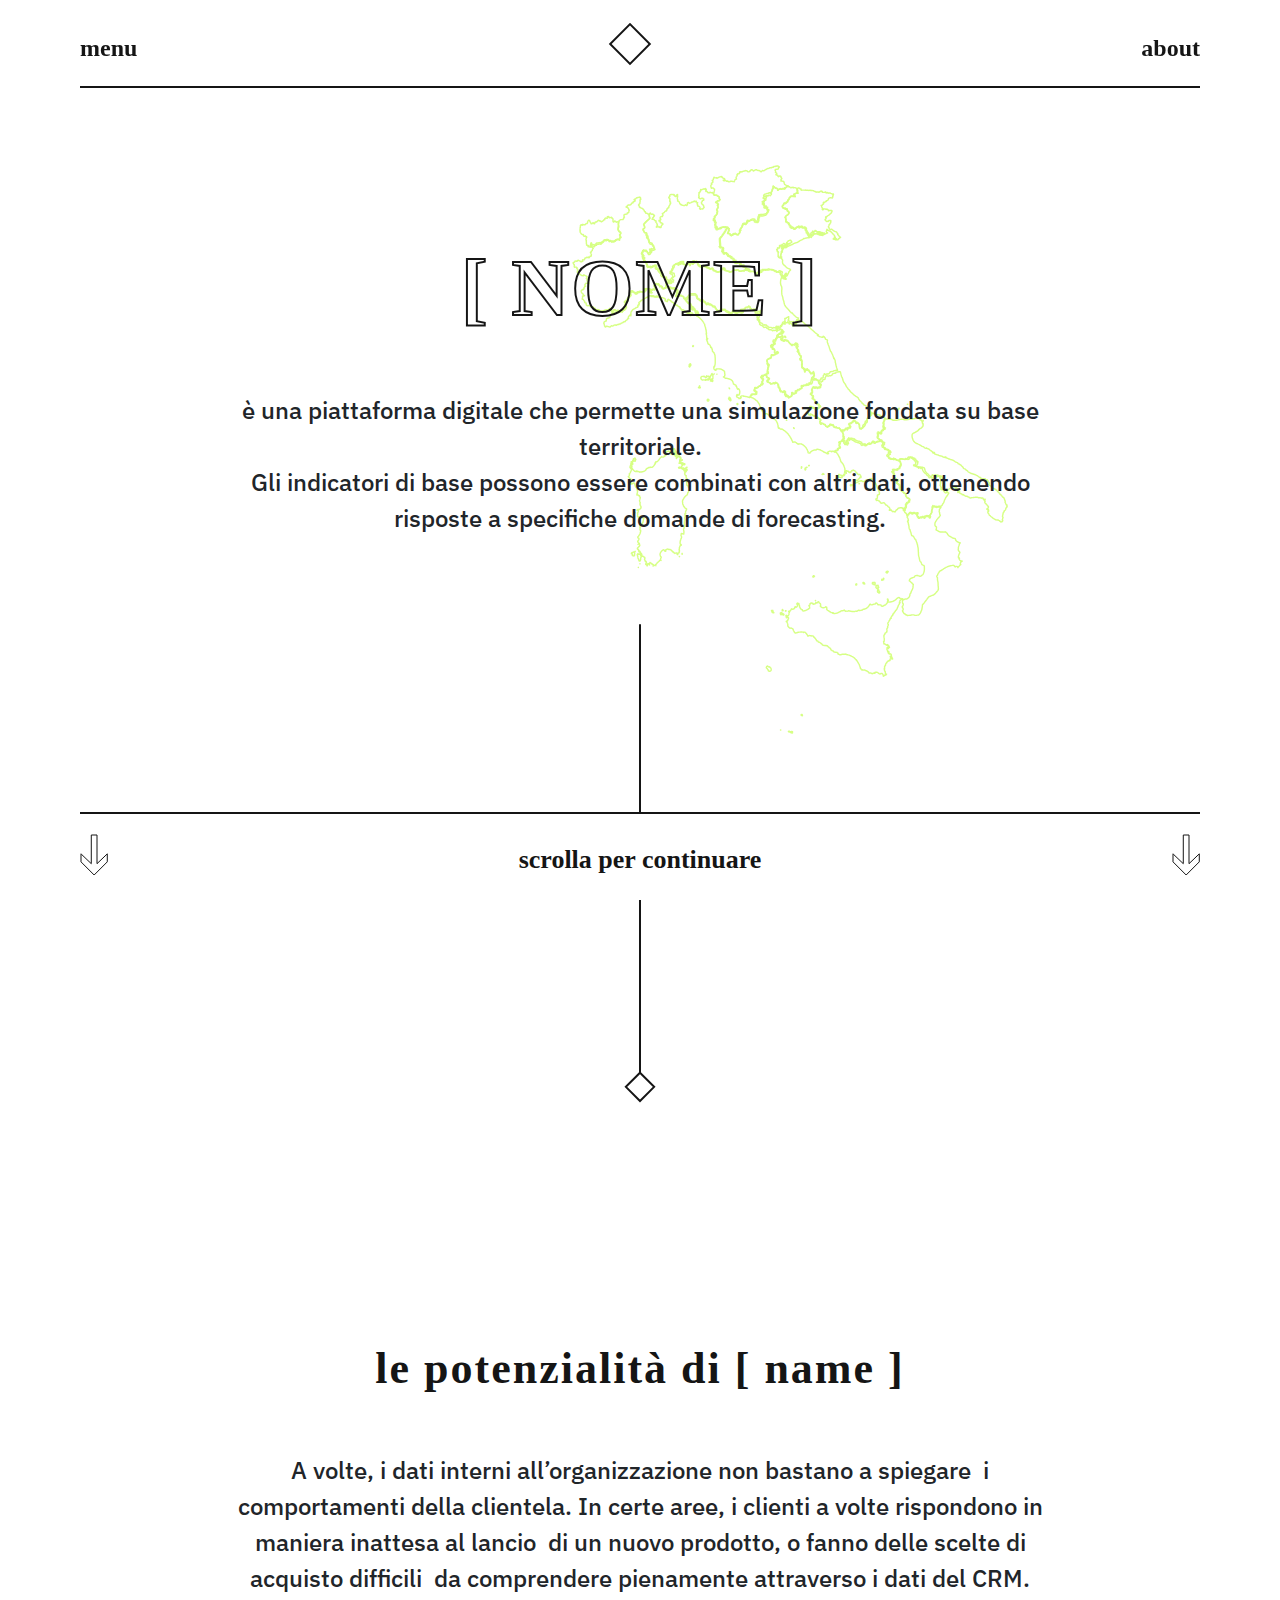
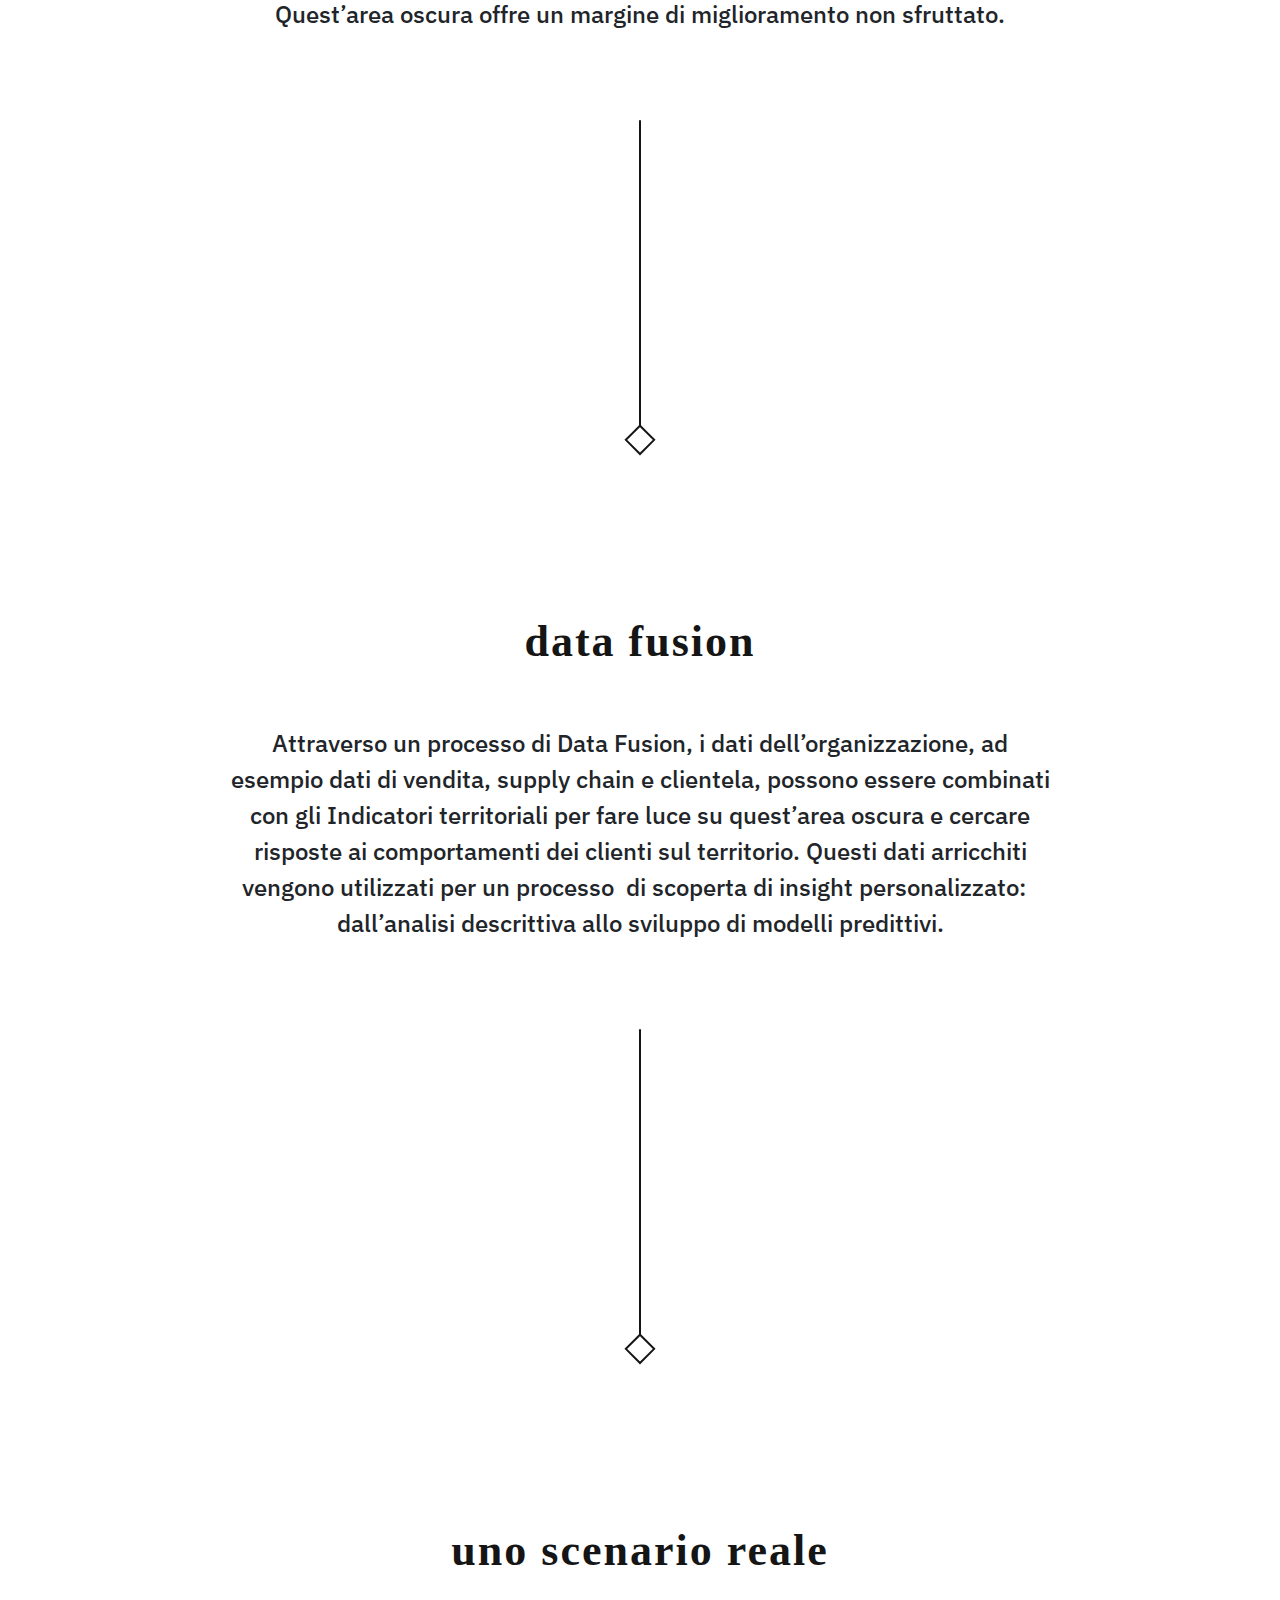
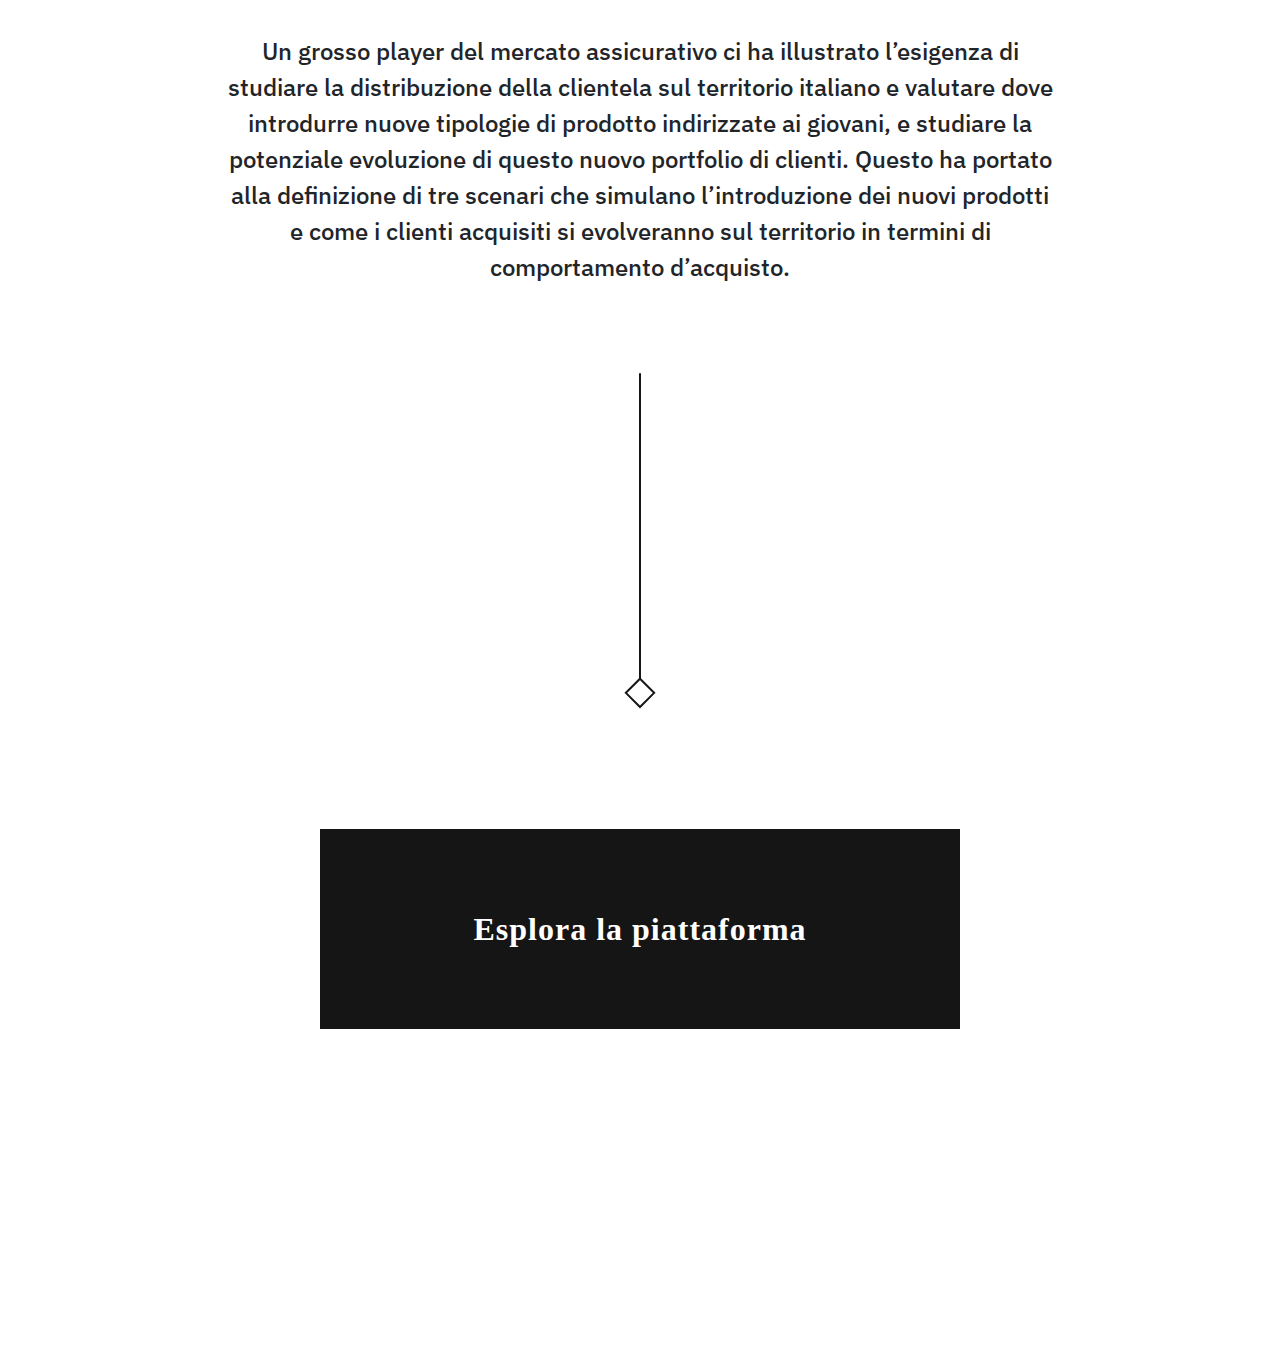
==== index.html @ ebc9f706 "first" ====
<! DOCTYPE html>

<html>

<head>
    <meta charset="utf-8">
    <meta http-equiv="X-UA-Compatible" content="IE=edge">
    <meta name="viewport" content="width=device-width, initial-scale=1">
    
    
    <link rel="preload" href="NeueMetana-Bold.woff2" as="font" type="font/woff2" crossorigin>
    <link rel="preload" href="NeueMetana-Regular.woff2" as="font" type="font/woff2" crossorigin>
    <link rel="preload" href="AlternateGotNo1D.woff2" as="font" type="font/woff2" crossorigin>

    
    
    <link href="https://fonts.googleapis.com/css?family=Glegoo|Hind:300|IBM+Plex+Sans:100,200,300,400,500,600,700" rel="stylesheet">

    
    <title>DJ crew</title>
    <meta name='viewport' content='width=device-width, initial-scale=1'>
    <link rel="icon" type="image/png" sizes="96x96" href="./asset/img/fav.png">
    
    
    

    <!-- CSS -->
    <link href="./css/bootstrap.css" rel="stylesheet">
    <link href="css/my_style.css" rel="stylesheet">
    
    

    
</head>
    

<body>


<style>

    body {
    height: 100%;
    width:100%;
    position: absolute;
    background: url('../img/italia.svg') no-repeat center center fixed;
      -webkit-background-size: contain;
      -moz-background-size: contain;
      background-size: contain;
      -o-background-size: contain;
    background-attachment: fixed;
   background-position: 69%;
    background-size: 38%;    
}
    
</style>


<nav class="navbar fixed-top my-nav">    
    <ul class="nav">           
        <li><a class="menu-text" id="alto-sx" href="index.html">menu</a></li>
        <li>
            <img id="logo" src="./img/log.svg" alt="">
        </li>
        <li><a class="menu-text" id="alto-dx" href="methods.html">about</a></li>
    </ul>
    
</nav>

<div class="fixed-bottom bottom-nav">
    <div class="col">
            <img id="arrow-left" src="./img/arrow.svg" alt="">
    </div>
    <div class="col">
        <h3 id="prova"> scrolla per continuare</h3>
    </div>       
    <div class="col">
            <img id="arrow-right" src="./img/arrow.svg" alt="">
    </div>
</div>

<div class="container">
    <div class="row">
       <div class="col main-title">
           <h1>[ Nome ] </h1>
        </div>
    </div>
    <div class="row justify-content-center spiegazione">
        <div class="col-9">
            <h4>
                è una piattaforma digitale che permette una simulazione fondata su base territoriale.<br>
                Gli indicatori di base possono essere combinati con altri dati, ottenendo risposte a specifiche domande di forecasting.
            </h4>
            
        </div>
    </div>
    <div class="row justify-content-center">
        <div class="col-4">
            <img class="mx-auto d-block" id="arrow-squared" src="./img/arrow%20squared_long.svg" alt="">            
        </div>
    </div>
</div>


<div class="container page">
    <div class="row">
       <div class="col">
           <h2>le potenzialità di [ name ]</h2>
        </div>
    </div>
    <div class="row justify-content-center spiegazione">
        <div class="col-9">
            <h4>
                A volte, i dati interni all’organizzazione non bastano a spiegare  i comportamenti della clientela.
                In certe aree, i clienti a volte rispondono in maniera inattesa al lancio  di un nuovo prodotto, o fanno delle scelte di acquisto difficili  da comprendere pienamente attraverso i dati del CRM.
                Quest’area oscura offre un margine di miglioramento non sfruttato.

            </h4>
            
        </div>
    </div>
    <div class="row justify-content-center">
        <div class="col-4">
            <img class="mx-auto d-block" id="arrow-squared" src="./img/arrow%20squared.svg" alt="">            
        </div>
    </div>
    
    
    <div class="row">
       <div class="col">
           <h2>data fusion</h2>
        </div>
    </div>
    <div class="row justify-content-center spiegazione">
        <div class="col-9">
            <h4>Attraverso un processo di Data Fusion, i dati dell’organizzazione, ad esempio dati di vendita, supply chain e clientela, possono essere combinati con gli Indicatori territoriali per fare luce su quest’area oscura e cercare risposte ai comportamenti dei clienti sul territorio.

            Questi dati arricchiti vengono utilizzati per un processo  di scoperta di insight personalizzato:  dall’analisi descrittiva allo sviluppo di modelli predittivi.

            </h4>

        </div>
    </div>
    <div class="row justify-content-center">
        <div class="col-4">
            <img class="mx-auto d-block" id="arrow-squared" src="./img/arrow%20squared.svg" alt="">            
        </div>
    </div>
    
    <div class="row">
       <div class="col">
           <h2>uno scenario reale</h2>
        </div>
    </div>
    <div class="row justify-content-center spiegazione">
        <div class="col-9">
            <h4>Un grosso player del mercato assicurativo ci ha illustrato l’esigenza di studiare la distribuzione della clientela sul territorio italiano e valutare dove introdurre nuove tipologie di prodotto indirizzate ai giovani, e studiare la potenziale evoluzione di questo nuovo portfolio di clienti.

            Questo ha portato alla definizione di tre scenari che simulano l’introduzione dei nuovi prodotti e come i clienti acquisiti si evolveranno sul territorio in termini di comportamento d’acquisto.

            </h4>

        </div>
    </div>
    <div class="row justify-content-center">
        <div class="col-4">
            <img class="mx-auto d-block" id="arrow-squared" src="./img/arrow%20squared.svg" alt="">            
        </div>
    </div>
</div>

<div class="container">
    <div class="row justify-content-center">
        <div class="col">
           <a href="selezione.html" class="link-btn">
            <button type="button" class="btn mx-auto d-block my-primary" id="btn-home">               
                Esplora la piattaforma                
            </button>
            </a>
        </div>
    </div>    
</div>

<div style="height: 200px;"></div>













</body>


<script src="./js/jquery-3.5.1.min.js"></script>
<script src="./js/bootstrap.min.js"></script>
<script src="./js/my_js.js"></script>



</html>
---- css/my_style.css ----
@font-face {
    font-family: 'Neue Metana';
    src: url('./font/NeueMetana-Bold.eot');
    src: url('./font/NeueMetana-Bold.eot?#iefix') format('embedded-opentype'),
        url('./font/NeueMetana-Bold.woff2') format('woff2'),
        url('./font/NeueMetana-Bold.woff') format('woff'),
        url('./font/NeueMetana-Bold.ttf') format('truetype');
    font-weight: bold;
    font-style: normal;
}

@font-face {
    font-family: 'Neue Metana';
    src: url('./font/NeueMetana-Regular.eot');
    src: url('./font/NeueMetana-Regular.eot?#iefix') format('embedded-opentype'),
        url('./font/NeueMetana-Regular.woff2') format('woff2'),
        url('./font/NeueMetana-Regular.woff') format('woff'),
        url('./font/NeueMetana-Regular.ttf') format('truetype');
    font-weight: normal;
    font-style: normal;
}

@font-face {
    font-family: 'Alternate Gothic No1 D';
    src: url('./font/AlternateGotNo1D.eot');
    src: url('./font/AlternateGotNo1D.eot?#iefix') format('embedded-opentype'),
        url('./font/AlternateGotNo1D.woff2') format('woff2'),
        url('./font/AlternateGotNo1D.woff') format('woff'),
        url('./font/AlternateGotNo1D.ttf') format('truetype');
    font-weight: normal;
    font-style: normal;
}




<style>
@import url('https://fonts.googleapis.com/css?family=Glegoo|Hind:300|IBM+Plex+Sans:100,200,300,400,500,600,700');
</style>


@charset "utf-8";

a {
  text-decoration: none !important
}



.my-nav{
    border-bottom: 2px solid #151515;
    margin: 0 80 0 80;
    height: 88px;   
    background-color: white;
}

.bottom-nav{
    border-top: 2px solid #151515;
    height: 88px;
    margin: 0 80 0 80;
    background-color: white;
}

.menu-text{
    color: #151515;
    font-weight: bold;
    letter-spacing: 0px;
    text-decoration: none;
    font-family: 'Neue Metana';
    text-transform: lowercase;
    font-size: 24px;
}

#alto-sx{
    left: 80px;    
    font-size: 24px;    
    top: 30px;
    position: fixed;
    z-index: 50;
}

#alto-dx{
    right: 80px;    
    top: 30px;
    position: fixed;
    z-index: 50;
}

#logo{
    position: absolute;
    top: 25%;
    left: 51%;
    margin-left: -43px !important;  /* 50% of your logo width */
    display: block;
}


#arrow-left{
    position: absolute;   
    left: 0%;    
    display: block;
    margin-top: 20px;
}


#arrow-right{
    position: absolute;   
    right: 0%;    
    display: block;
    margin-top: 20px;    
}

#arrow-squared{
    margin-top: 80px;
}

/* titolo */
.main-title{
    margin-top: 240px;
}

.spiegazione{
    margin-top: 48px;
}




h1{
    text-align: center;
    font-family: 'Neue Metana';
    font-weight: bold;
    text-transform: uppercase;
    font-size: 80px;
    color: transparent;
    letter-spacing: 2px;
    -webkit-text-stroke-width: 2px;
    -webkit-text-stroke-color: #151515;
}

h2{
     text-align: center;
    font-family: 'Neue Metana';
    font-weight: bold;
    font-size: 44px;
    color: #151515;
    letter-spacing: 2px;
     margin-top: 160px; 
    
}

h3{
    text-align: center;
    font-family: 'Neue Metana';
    font-weight: bold;
    font-size: 26px;
    color: #151515;
    text-align: center;
    width: 100%;
    position: absolute;       
    display: block;
    margin-top: 30px; 
   
}

h4{
    font-family: 'IBM Plex Sans', sans-serif;
    font-weight: 500;
    font-size: 24px;
    text-align: center;
    line-height: 36px;    
}

h5{
    font-family: 'Alternate Gothic No1 D';
    text-align: left;
    font-weight: bold;
    font-size: 60px;
    text-transform: uppercase;
}

p{
    font-family: 'IBM Plex Sans', sans-serif;
    font-size: 20px;
    text-align: left;
    font-weight: 400;
}

.ultimo{
    height: 2000px;
}


.my-primary{
    font-family: 'Neue Metana';
    font-size: 32px;
    font-weight: bold;
    color: white;
    letter-spacing: 1px;
    background-color: #151515;
    border-radius: 0px;    
    padding: 0;
}

.link-btn{
    color: white;
    text-decoration: none;
}

.link-btn:hover{
    text-decoration: none;
    color: #151515;
}


#btn-home{
    margin: 120px;
    height: 200px;
    width: 640px;  
}



.my-primary:hover{
    background-color: #CCFF66;
    color: #151515;
    
}

.page {
    margin-top: 80px;
}

.margin-top-nero{
    margin: 120 80 0 80;
    border-top: solid 4px #151515;
}

.margin-right-nero{
    
     border-right: solid 4px #151515;   
}

#btn-selezione{
    width: 100%;
    height: 600px;
    padding: 160px;    
}

.raw-scenario{
    margin: 0 80 0 80;
    border-top: solid 4px #151515;
    padding: 56 0 56 0;   
}

.arrow-right{
    content: url("../img/arrow_right.svg");
    position: relative;
    transition: transform .2s ease-in-out;
}

.raw-scenario:hover .arrow-right {
    content: url(../img/arrow_right_yellow.svg);
    border:none;
    -ms-transform: translate(50px,); 
    transform: translate(50px);
    
}

.link{
    text-decoration: none;
    color: #151515;
}

.link:hover{
    text-decoration: none;
    color: #151515;
}
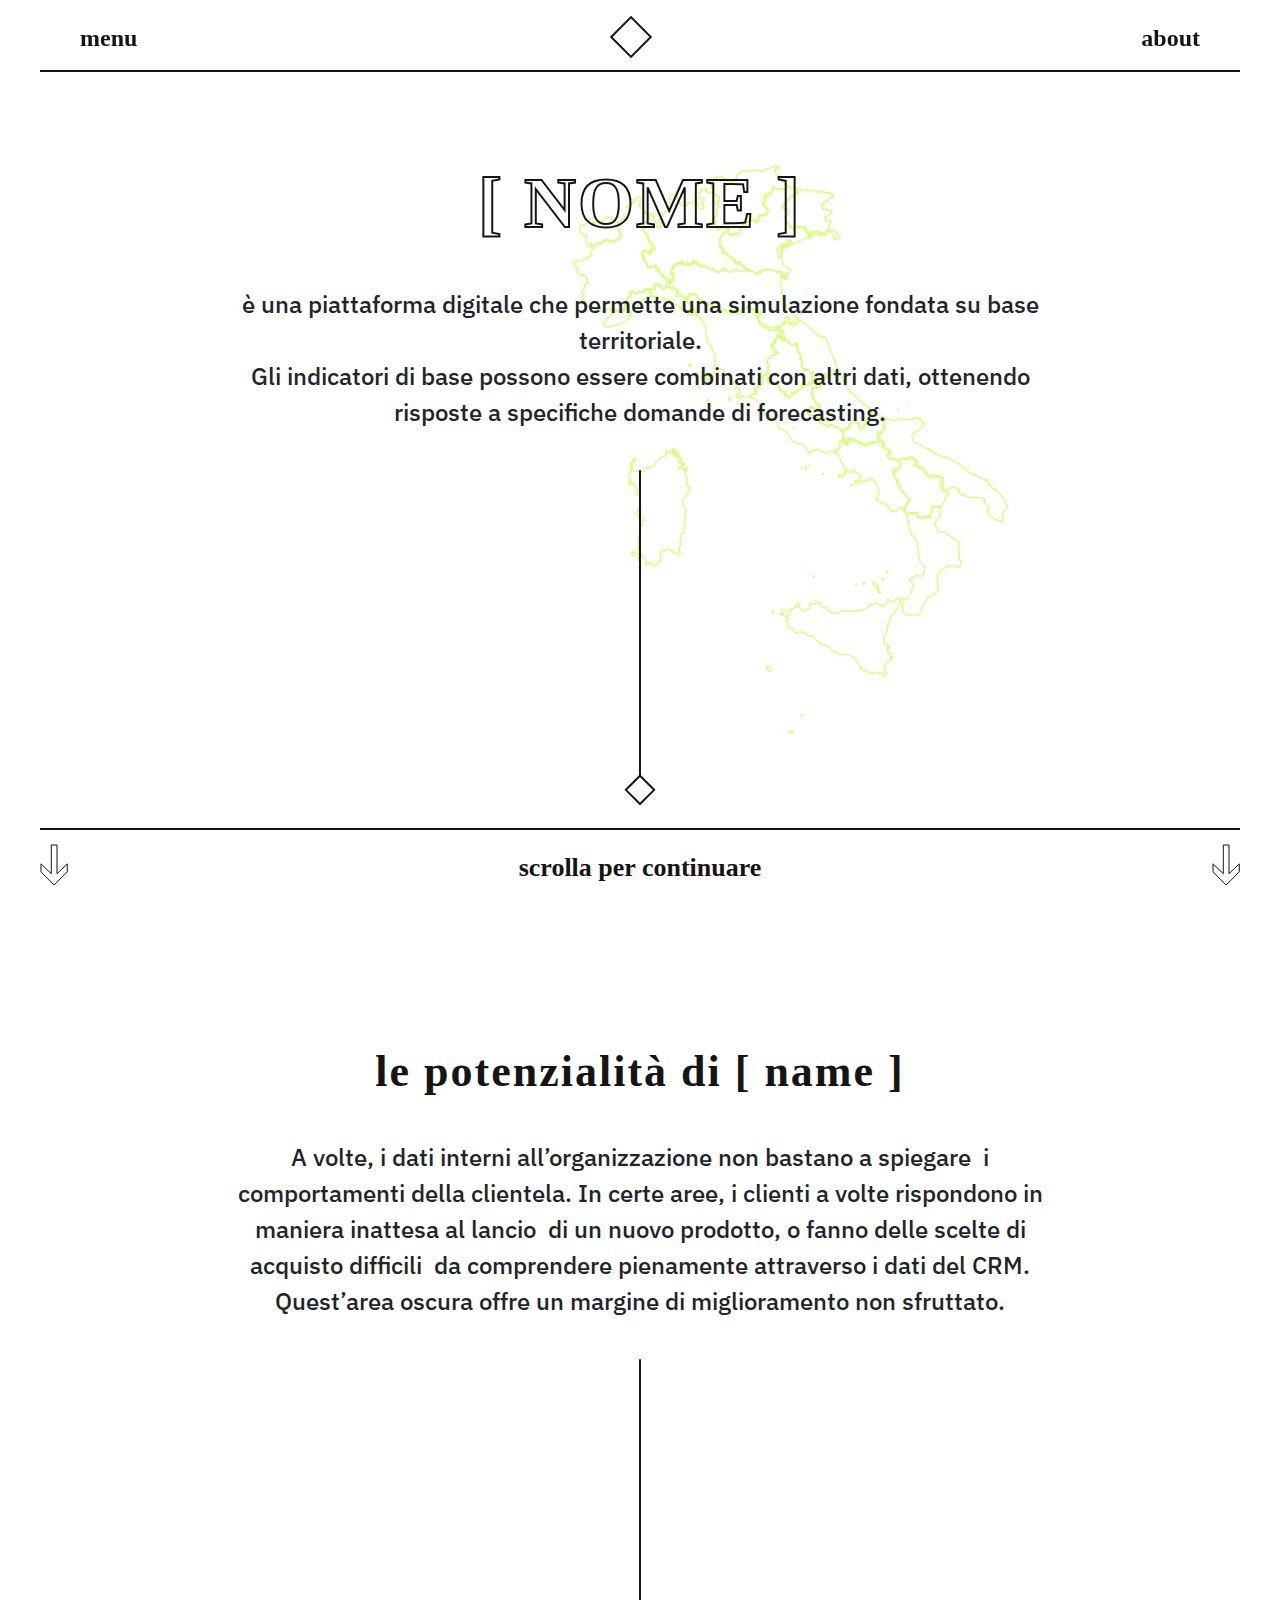
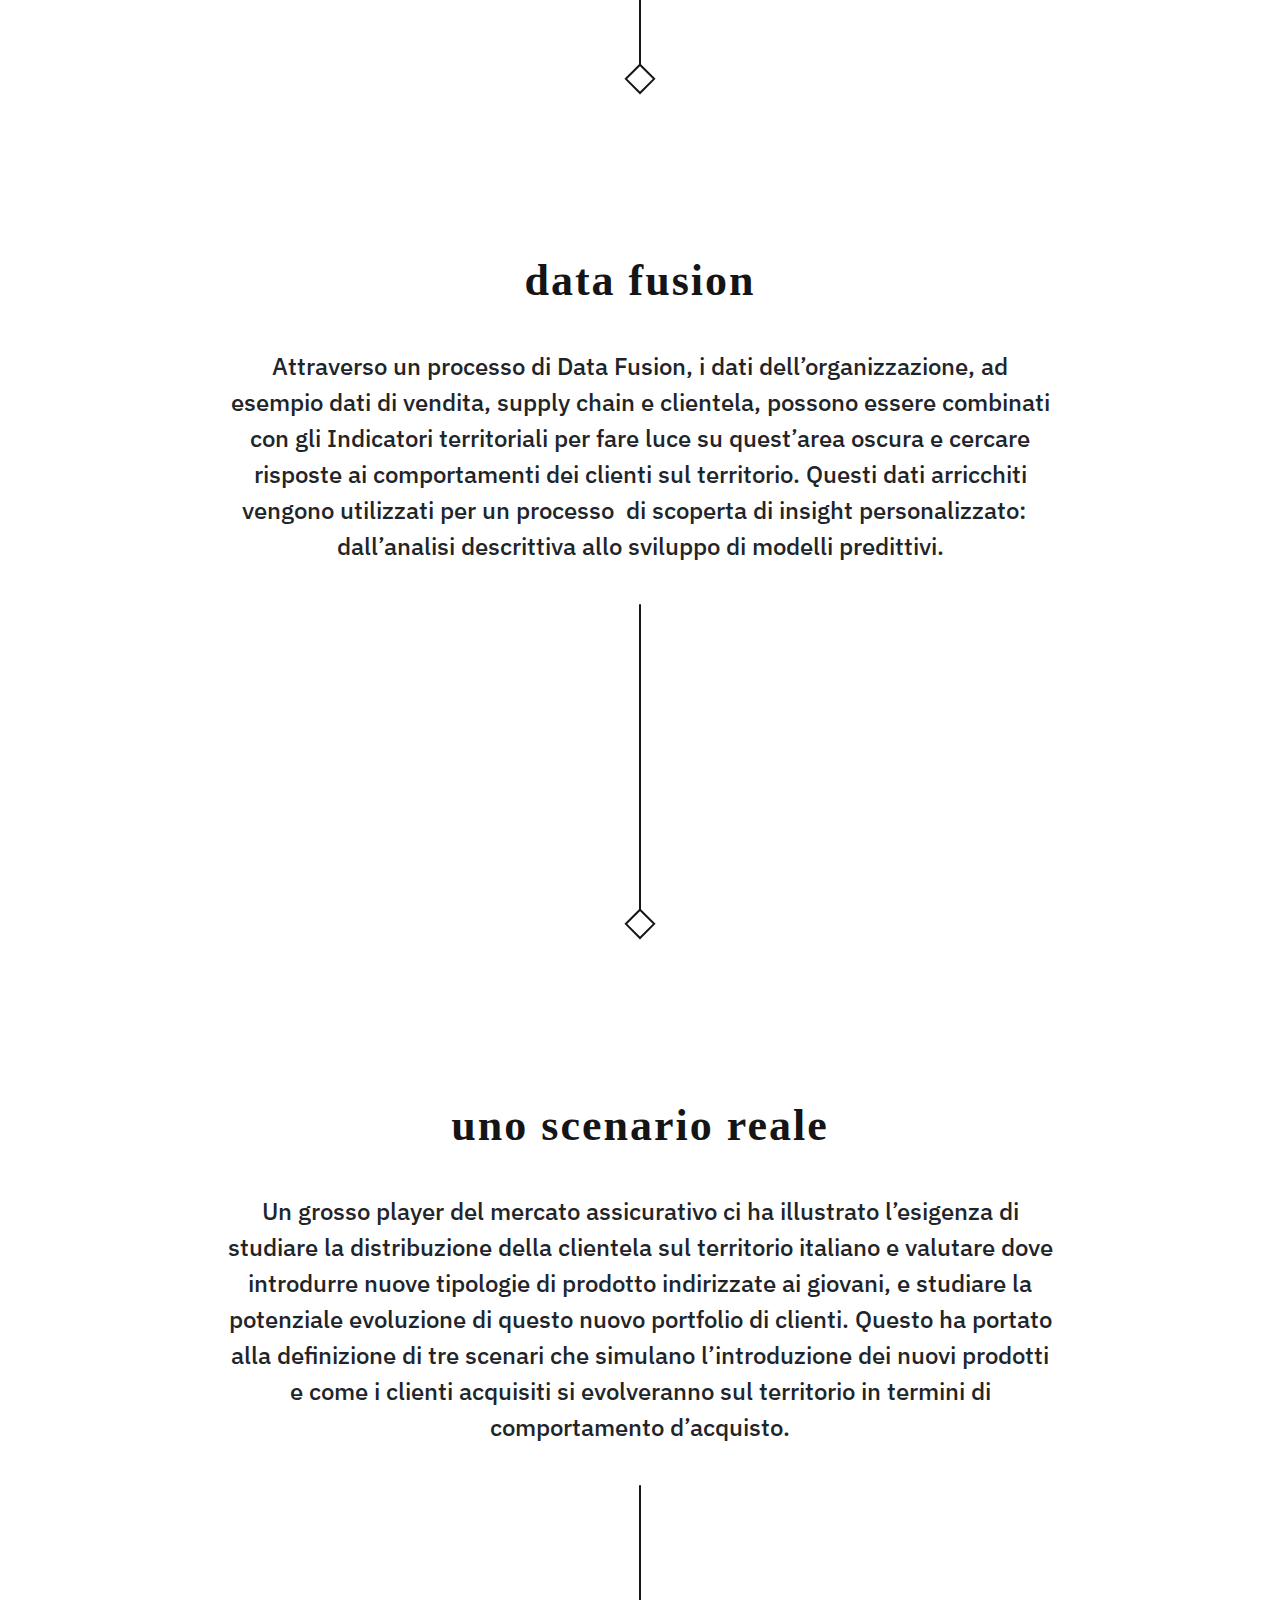
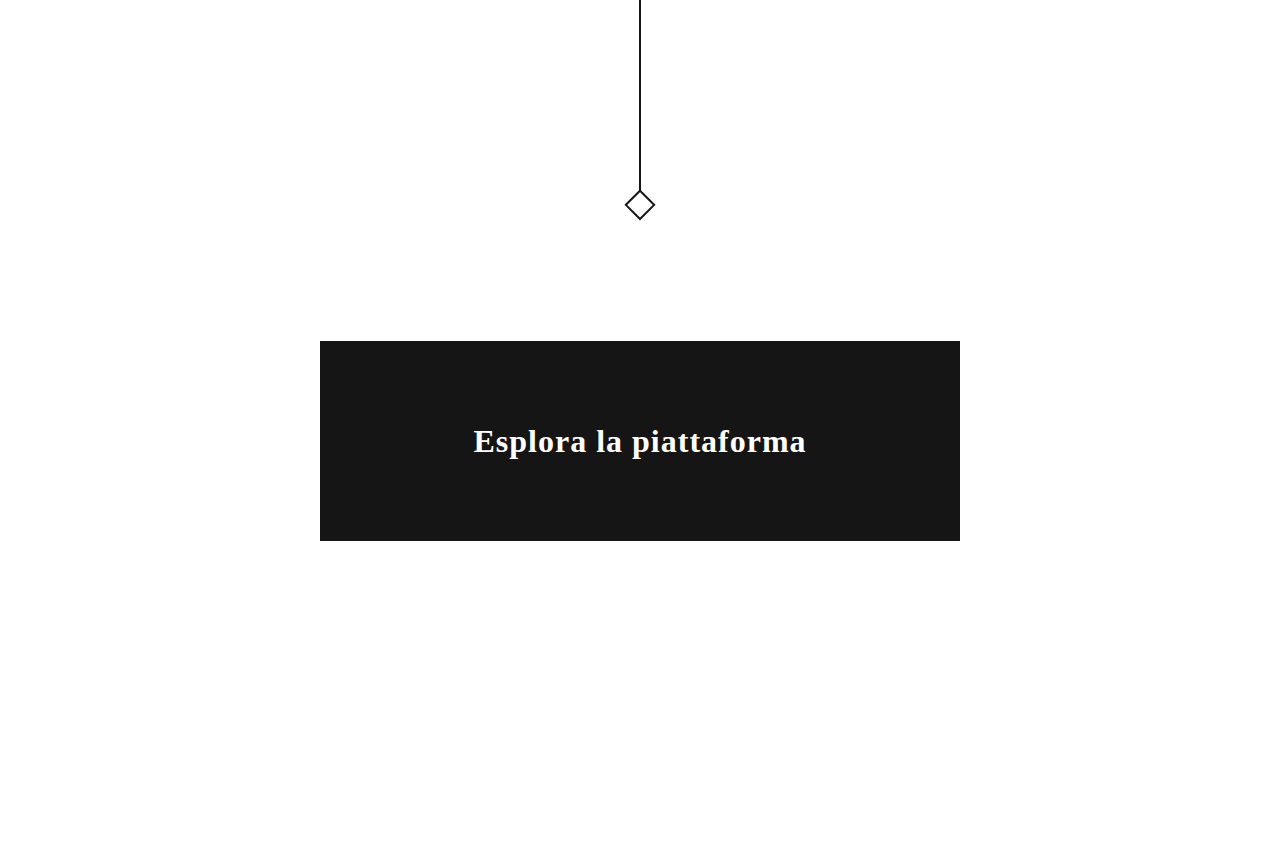
==== commit 596e9c8b: "update css" ====
--- a/index.html
+++ b/index.html
@@ -96,7 +96,7 @@
     </div>
     <div class="row justify-content-center">
         <div class="col-4">
-            <img class="mx-auto d-block" id="arrow-squared" src="./img/arrow%20squared_long.svg" alt="">            
+            <img class="mx-auto d-block" id="arrow-squared" src="./img/arrow%20squared.svg" alt="">            
         </div>
     </div>
 </div>
--- a/css/my_style.css
+++ b/css/my_style.css
@@ -50,15 +50,15 @@
 
 .my-nav{
     border-bottom: 2px solid #151515;
-    margin: 0 80 0 80;
-    height: 88px;   
+    margin: 0 40 0 40;
+    height: 72px;   
     background-color: white;
 }
 
 .bottom-nav{
     border-top: 2px solid #151515;
-    height: 88px;
-    margin: 0 80 0 80;
+    height: 72px;
+    margin: 0 40 0 40;
     background-color: white;
 }
 
@@ -75,21 +75,21 @@
 #alto-sx{
     left: 80px;    
     font-size: 24px;    
-    top: 30px;
+    top: 20px;
     position: fixed;
     z-index: 50;
 }
 
 #alto-dx{
     right: 80px;    
-    top: 30px;
+    top: 20px;
     position: fixed;
     z-index: 50;
 }
 
 #logo{
     position: absolute;
-    top: 25%;
+    top: 22%;
     left: 51%;
     margin-left: -43px !important;  /* 50% of your logo width */
     display: block;
@@ -100,7 +100,7 @@
     position: absolute;   
     left: 0%;    
     display: block;
-    margin-top: 20px;
+    margin-top: 14px;
 }
 
 
@@ -108,20 +108,20 @@
     position: absolute;   
     right: 0%;    
     display: block;
-    margin-top: 20px;    
+    margin-top: 14px;    
 }
 
 #arrow-squared{
-    margin-top: 80px;
+    margin-top:32px;
 }
 
 /* titolo */
 .main-title{
-    margin-top: 240px;
+    margin-top: 160px;
 }
 
 .spiegazione{
-    margin-top: 48px;
+    margin-top: 32px;
 }
 
 
@@ -132,7 +132,7 @@
     font-family: 'Neue Metana';
     font-weight: bold;
     text-transform: uppercase;
-    font-size: 80px;
+    font-size: 72px;
     color: transparent;
     letter-spacing: 2px;
     -webkit-text-stroke-width: 2px;
@@ -160,7 +160,7 @@
     width: 100%;
     position: absolute;       
     display: block;
-    margin-top: 30px; 
+    margin-top: 22px; 
    
 }
 
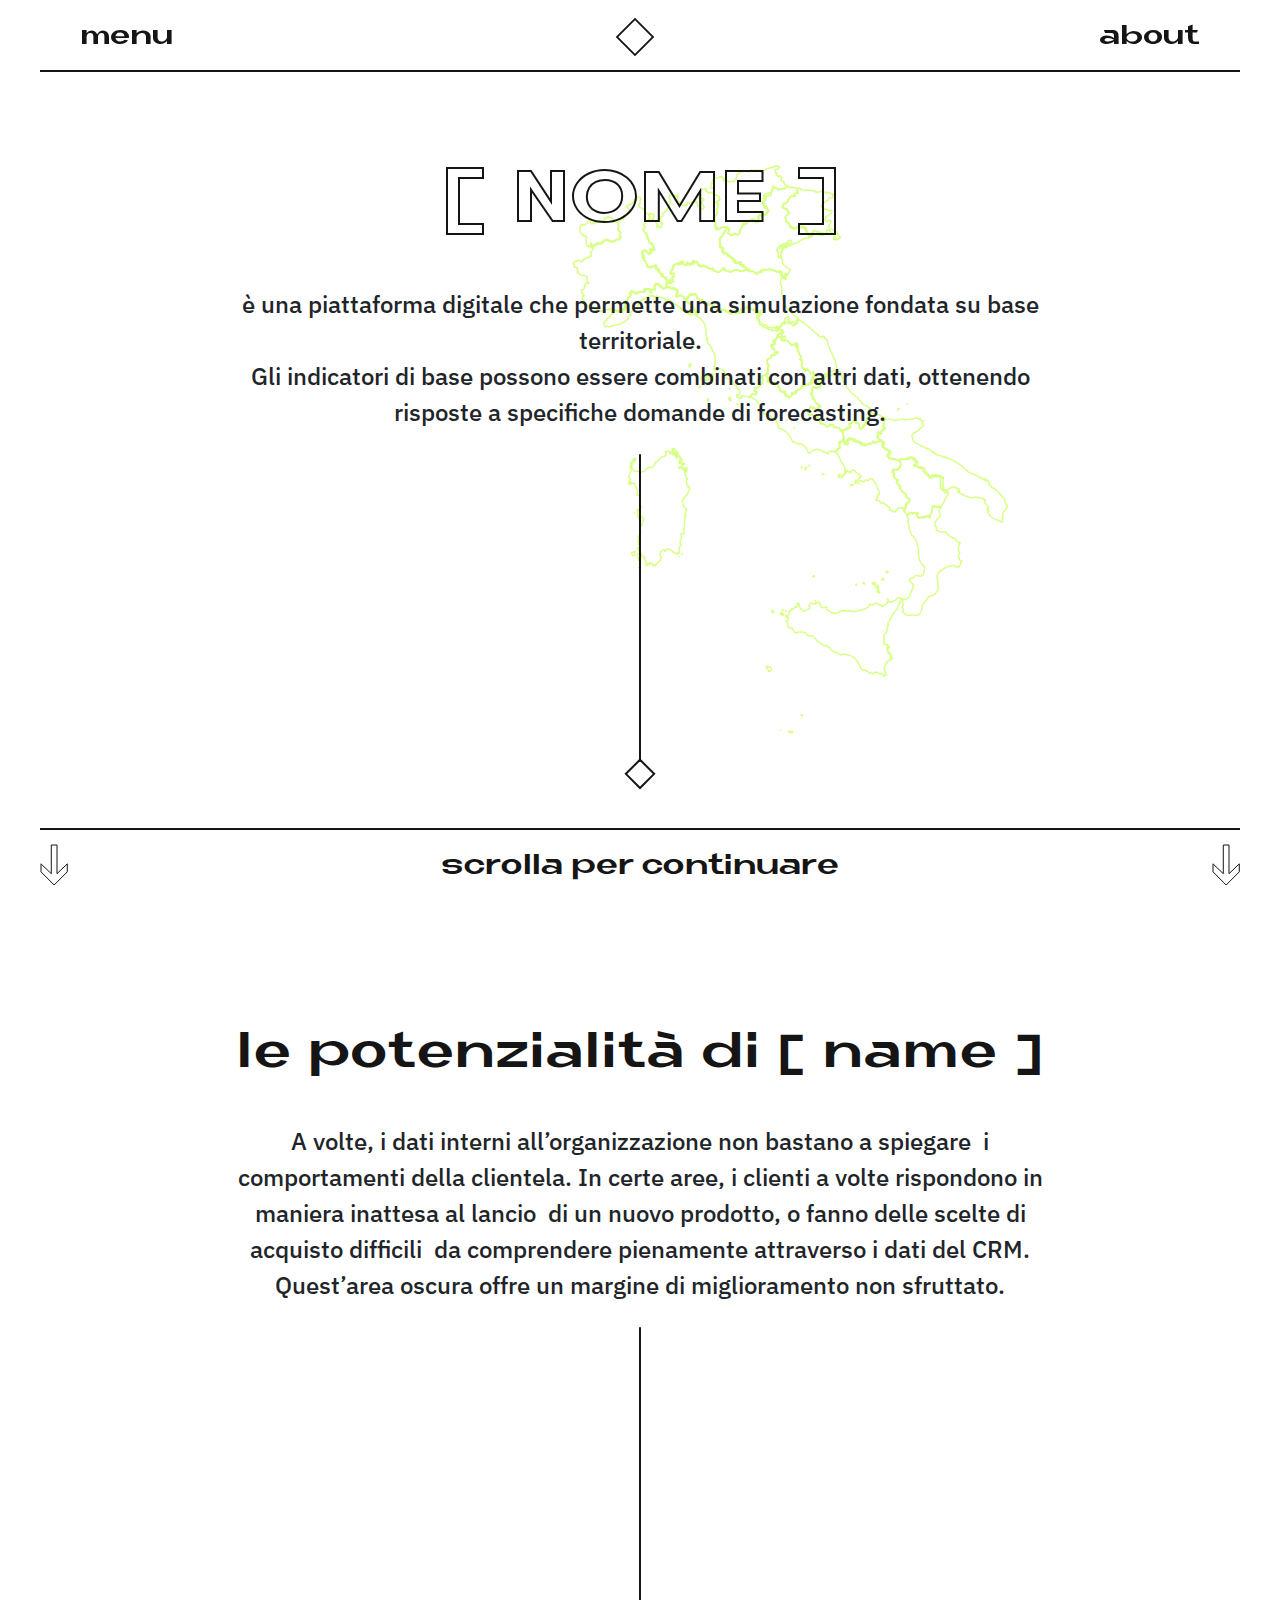
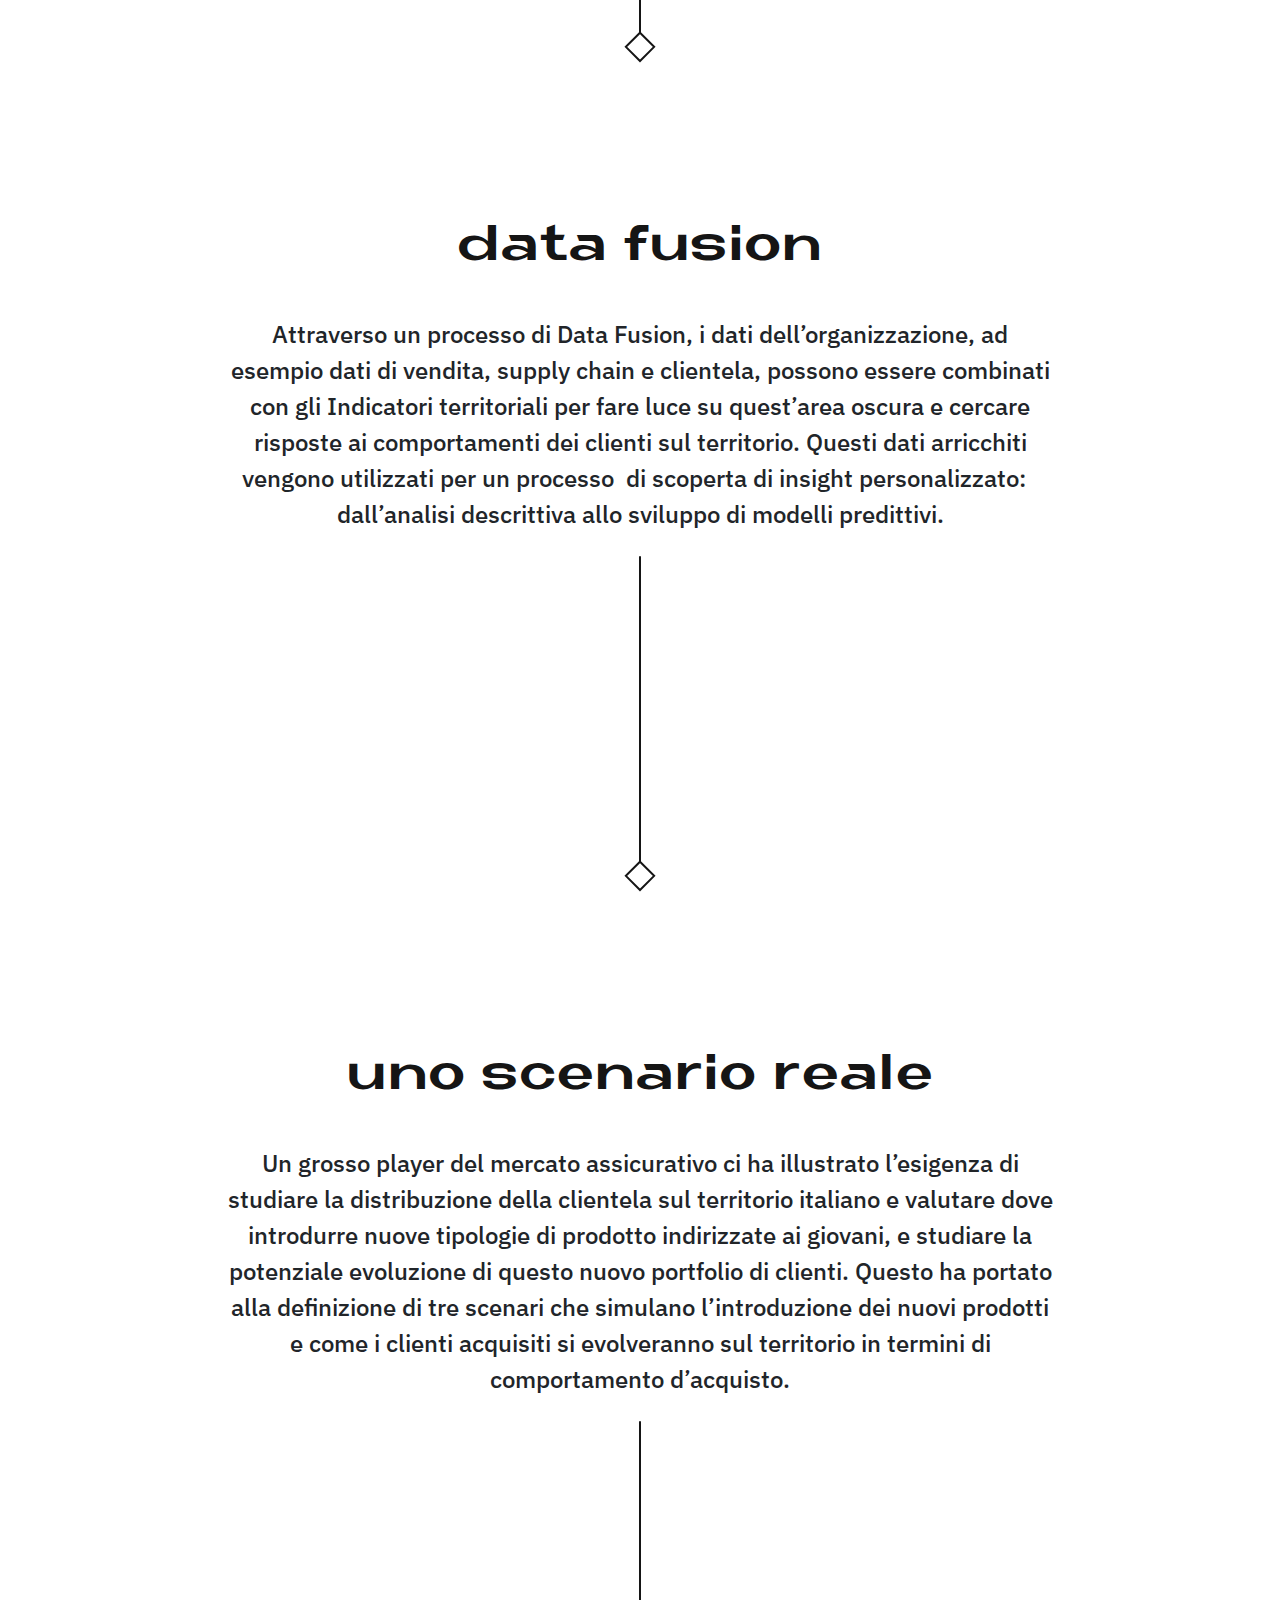
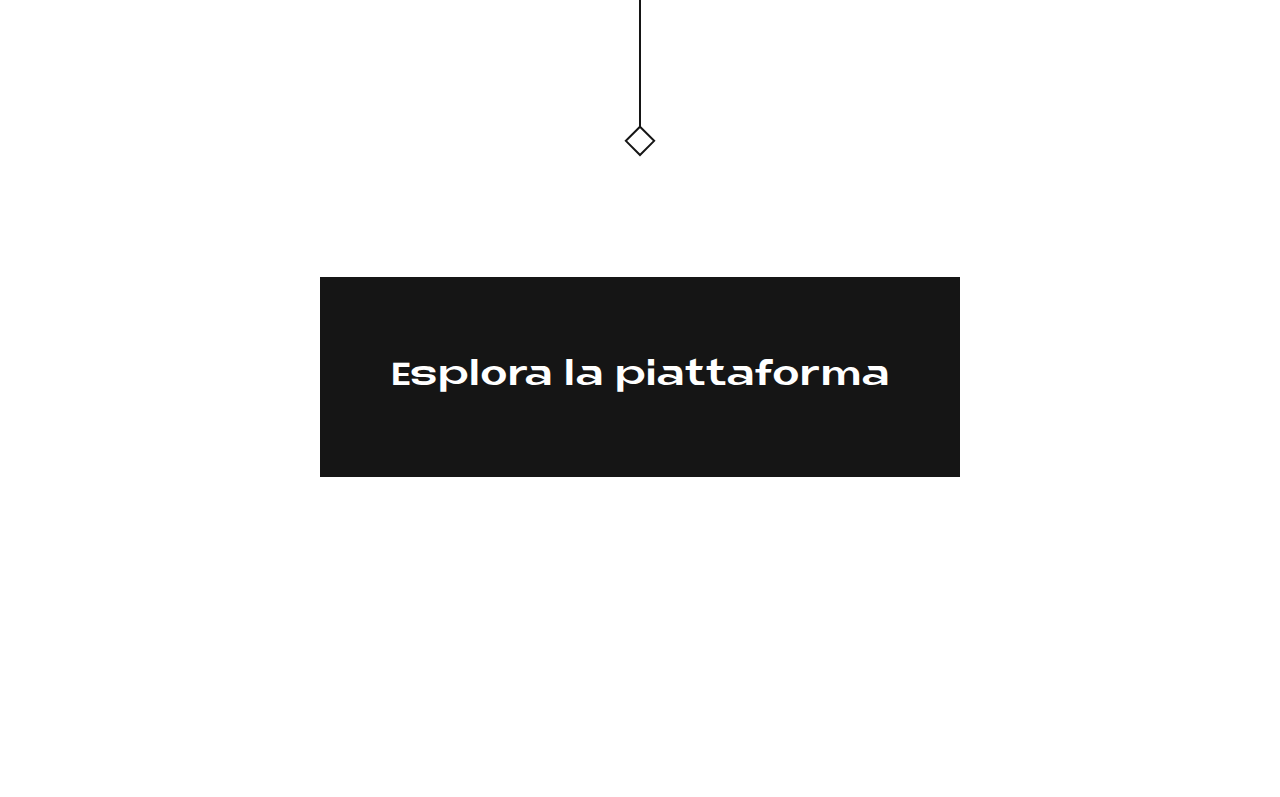
==== commit 12ed6c43: "italia" ====
--- a/index.html
+++ b/index.html
@@ -43,7 +43,7 @@
     height: 100%;
     width:100%;
     position: absolute;
-    background: url('../img/italia.svg') no-repeat center center fixed;
+    background: url('./img/italia.svg') no-repeat center center fixed;
       -webkit-background-size: contain;
       -moz-background-size: contain;
       background-size: contain;
--- a/css/my_style.css
+++ b/css/my_style.css
@@ -1,33 +1,31 @@
 
 @font-face {
     font-family: 'Neue Metana';
-    src: url('./font/NeueMetana-Bold.eot');
-    src: url('./font/NeueMetana-Bold.eot?#iefix') format('embedded-opentype'),
-        url('./font/NeueMetana-Bold.woff2') format('woff2'),
-        url('./font/NeueMetana-Bold.woff') format('woff'),
-        url('./font/NeueMetana-Bold.ttf') format('truetype');
+    src:
+        url('../font/NeueMetana-Bold.woff2') format('woff2'),
+        url('../font/NeueMetana-Bold.woff') format('woff'),
+        url('../font/NeueMetana-Bold.ttf') format('truetype');
     font-weight: bold;
     font-style: normal;
 }
 
 @font-face {
     font-family: 'Neue Metana';
-    src: url('./font/NeueMetana-Regular.eot');
-    src: url('./font/NeueMetana-Regular.eot?#iefix') format('embedded-opentype'),
-        url('./font/NeueMetana-Regular.woff2') format('woff2'),
-        url('./font/NeueMetana-Regular.woff') format('woff'),
-        url('./font/NeueMetana-Regular.ttf') format('truetype');
+    src:
+        url('../font/NeueMetana-Regular.woff2') format('woff2'),
+        url('../fonts/NeueMetana-Regular.woff') format('woff'),
+        url('../fonts/NeueMetana-Regular.ttf') format('truetype');
     font-weight: normal;
     font-style: normal;
 }
 
+
+
 @font-face {
     font-family: 'Alternate Gothic No1 D';
-    src: url('./font/AlternateGotNo1D.eot');
-    src: url('./font/AlternateGotNo1D.eot?#iefix') format('embedded-opentype'),
-        url('./font/AlternateGotNo1D.woff2') format('woff2'),
-        url('./font/AlternateGotNo1D.woff') format('woff'),
-        url('./font/AlternateGotNo1D.ttf') format('truetype');
+    src: url('../fonts/AlternateGotNo1D.woff2') format('woff2'),
+        url('../fonts/AlternateGotNo1D.woff') format('woff'),
+        url('../fonts/AlternateGotNo1D.ttf') format('truetype');
     font-weight: normal;
     font-style: normal;
 }
@@ -89,10 +87,11 @@
 
 #logo{
     position: absolute;
-    top: 22%;
-    left: 51%;
+    top: 24%;
+    left: 51.5%;
     margin-left: -43px !important;  /* 50% of your logo width */
     display: block;
+    height: 40px;
 }
 
 
@@ -103,6 +102,28 @@
     margin-top: 14px;
 }
 
+#arrow-bottom-right{
+    
+    position: absolute;
+    top: 25%;
+    left: 60%;
+    margin-left: -43px !important;  /* 50% of your logo width */
+    display: block;
+    height: 40px;
+    transform: rotate(0deg);
+    content: url("../img/arrow_right.svg");
+    max-height: 32px;
+    transition: transform .2s ease-in-out;
+}
+
+.bottom-nav:hover #arrow-bottom-right {
+    content: url(../img/arrow_right_yellow.svg);
+    max-height: 32px;
+    border:none;
+    -ms-transform: translate(32px); 
+    transform: translate(32px);    
+}
+
 
 #arrow-right{
     position: absolute;   
@@ -112,7 +133,7 @@
 }
 
 #arrow-squared{
-    margin-top:32px;
+    margin-top:16px;
 }
 
 /* titolo */
@@ -146,8 +167,11 @@
     font-size: 44px;
     color: #151515;
     letter-spacing: 2px;
-     margin-top: 160px; 
-    
+     margin-top: 160px;     
+}
+
+.scenario-h2{
+    margin-top: 12px;
 }
 
 h3{
@@ -176,15 +200,24 @@
     font-family: 'Alternate Gothic No1 D';
     text-align: left;
     font-weight: bold;
-    font-size: 60px;
+    font-size: 48px;
+    text-transform: uppercase;
+}
+
+h6{
+    font-family: 'Alternate Gothic No1 D';
+    text-align: left;
+    font-weight: bold;
+    font-size: 24px;
     text-transform: uppercase;
 }
 
 p{
     font-family: 'IBM Plex Sans', sans-serif;
-    font-size: 20px;
+    font-size: 16px;
     text-align: left;
     font-weight: 400;
+    margin-bottom: 0px;
 }
 
 .ultimo{
@@ -234,24 +267,24 @@
 
 .margin-top-nero{
     margin: 120 80 0 80;
-    border-top: solid 4px #151515;
+    border-top: solid 2px #151515;
 }
 
 .margin-right-nero{
     
-     border-right: solid 4px #151515;   
+     border-right: solid 2px #151515;   
+     border-right: solid 2px #151515;   
 }
 
 #btn-selezione{
     width: 100%;
-    height: 600px;
-    padding: 160px;    
-}
-
-.raw-scenario{
-    margin: 0 80 0 80;
-    border-top: solid 4px #151515;
-    padding: 56 0 56 0;   
+    height: 400px;
+    padding: 120px;    
+}
+
+.row-scenario{
+    border-top: solid 2px #151515;
+    height: 20%;  
 }
 
 .arrow-right{
@@ -260,20 +293,76 @@
     transition: transform .2s ease-in-out;
 }
 
-.raw-scenario:hover .arrow-right {
+.row-scenario:hover{
+    background-color: #151515;
+}
+
+.row-scenario:hover .arrow-right {
     content: url(../img/arrow_right_yellow.svg);
     border:none;
     -ms-transform: translate(50px,); 
-    transform: translate(50px);
+    transform: translate(50px);    
+}
+
+.row-scenario:hover h5 {
+    color: #CCFF66;  
+}
+
+.row-scenario:hover p {
+    color: white;  
+}
+
+.link{
+    text-decoration: none;
+    color: #151515;
+}
+
+.link:hover{
+    text-decoration: none;
+    color: #151515;
+}
+
+.scenario-box{
     
-}
-
-.link{
-    text-decoration: none;
-    color: #151515;
-}
-
-.link:hover{
-    text-decoration: none;
-    color: #151515;
-}+    padding: 16 32 16 32;
+    border-left: solid 2px #151515;
+    position: relative;
+}
+
+.stroke-box{
+    padding: 32; 
+    border-bottom: solid 2px #151515;    
+    height: 100%;
+}
+
+.scenario-box p, .scenario-box h6{
+    text-align: center;
+}
+
+
+
+.tooltip-my{
+    position: absolute;
+    right: 20;
+    top:0;
+}
+
+
+.tooltip-inner {
+    max-width: 300px;
+    padding: 16px 32px;
+    color: #151515;
+    text-align: left;
+    background-color: white;
+    border-radius: 0;
+    border: solid 2px #151515;
+    font-family: 'IBM Plex Sans', sans-serif;
+}
+
+.tooltip-arrow{
+    opacity: 0;
+}
+
+.off-opacity{
+    opacity: 0.2;
+}
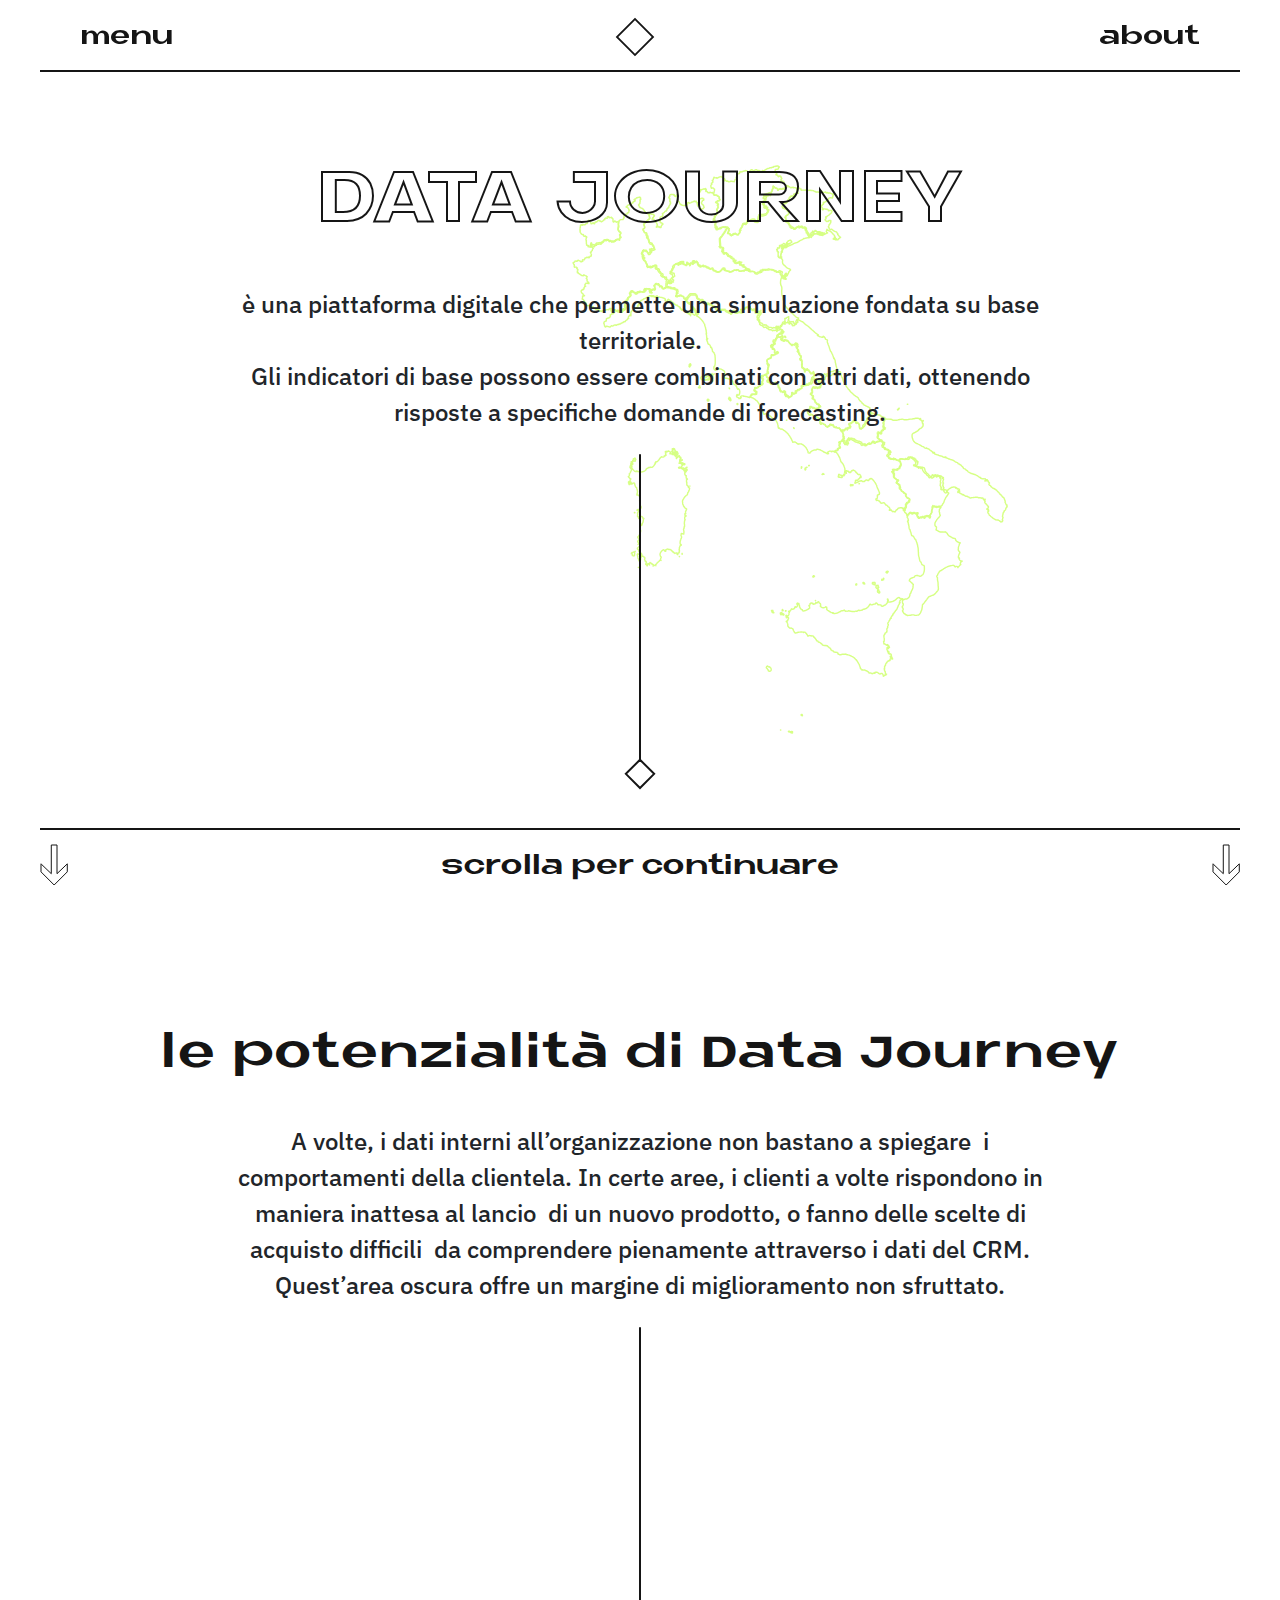
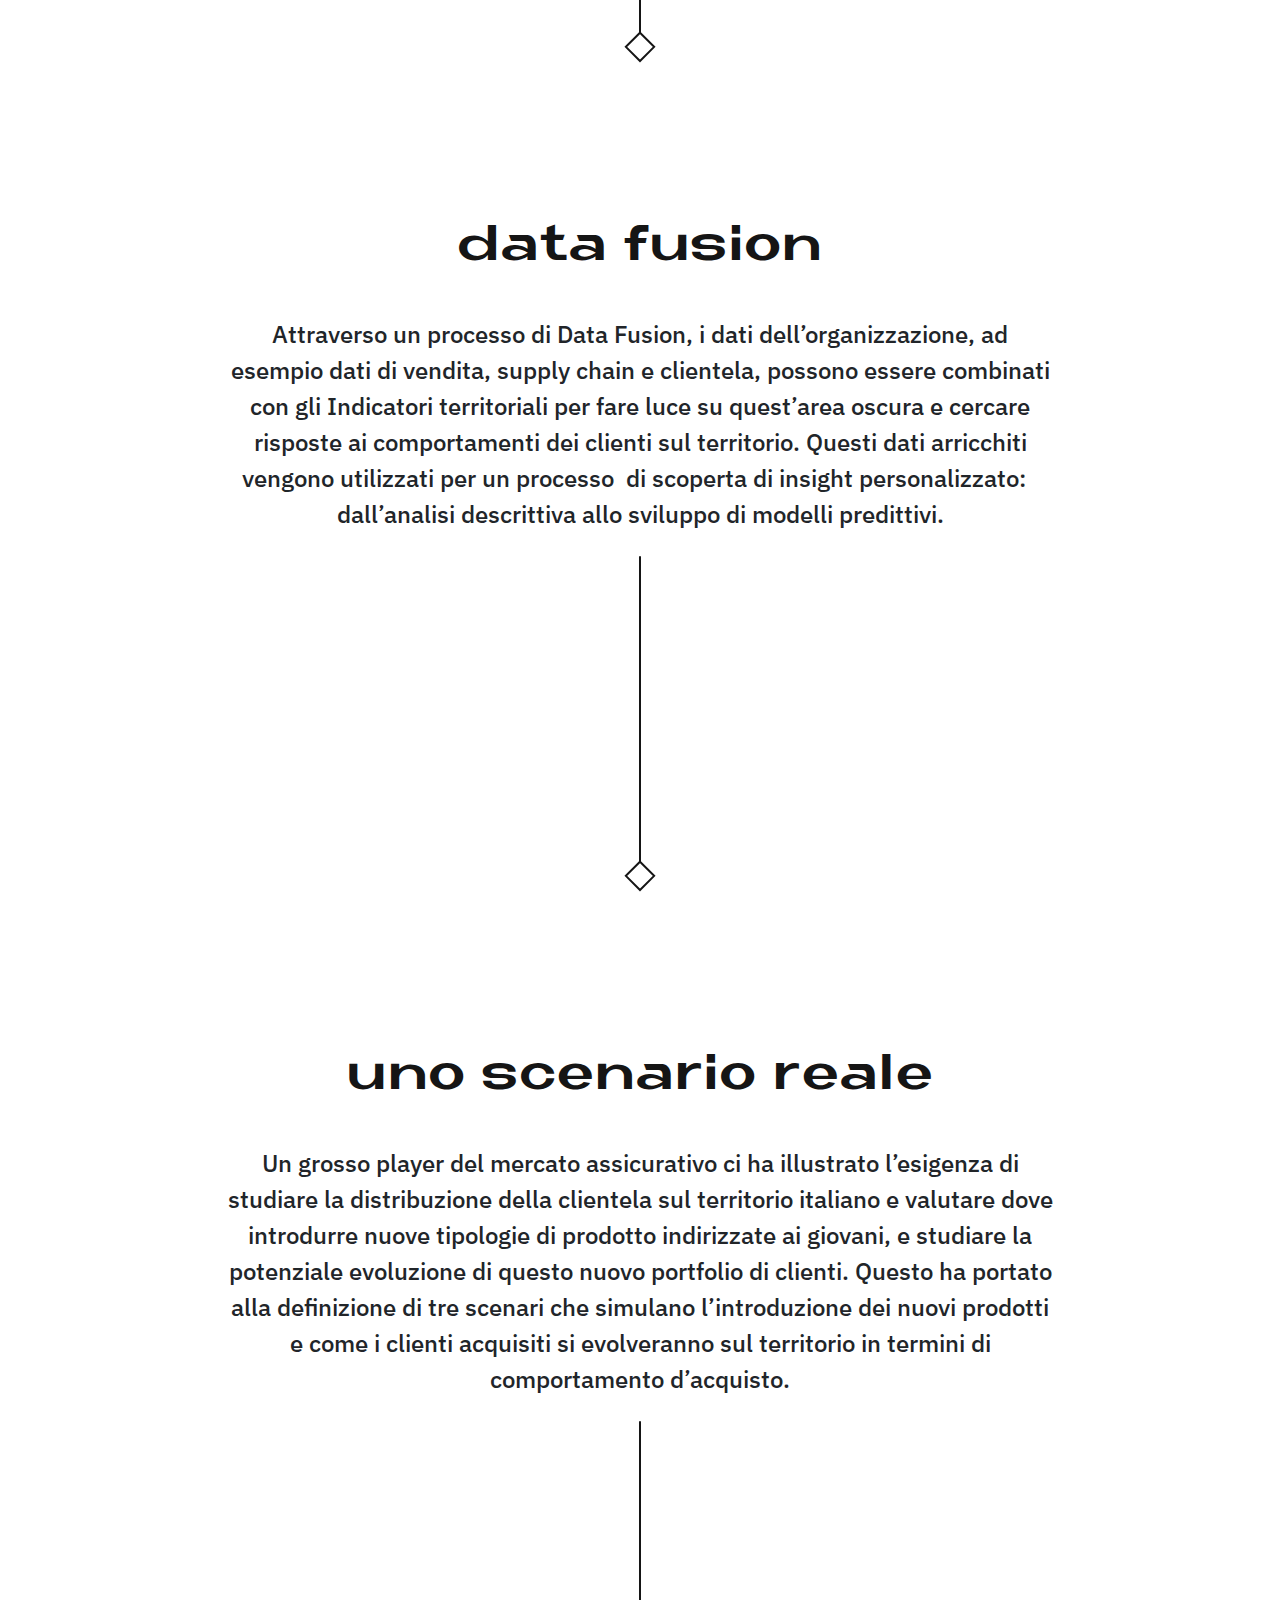
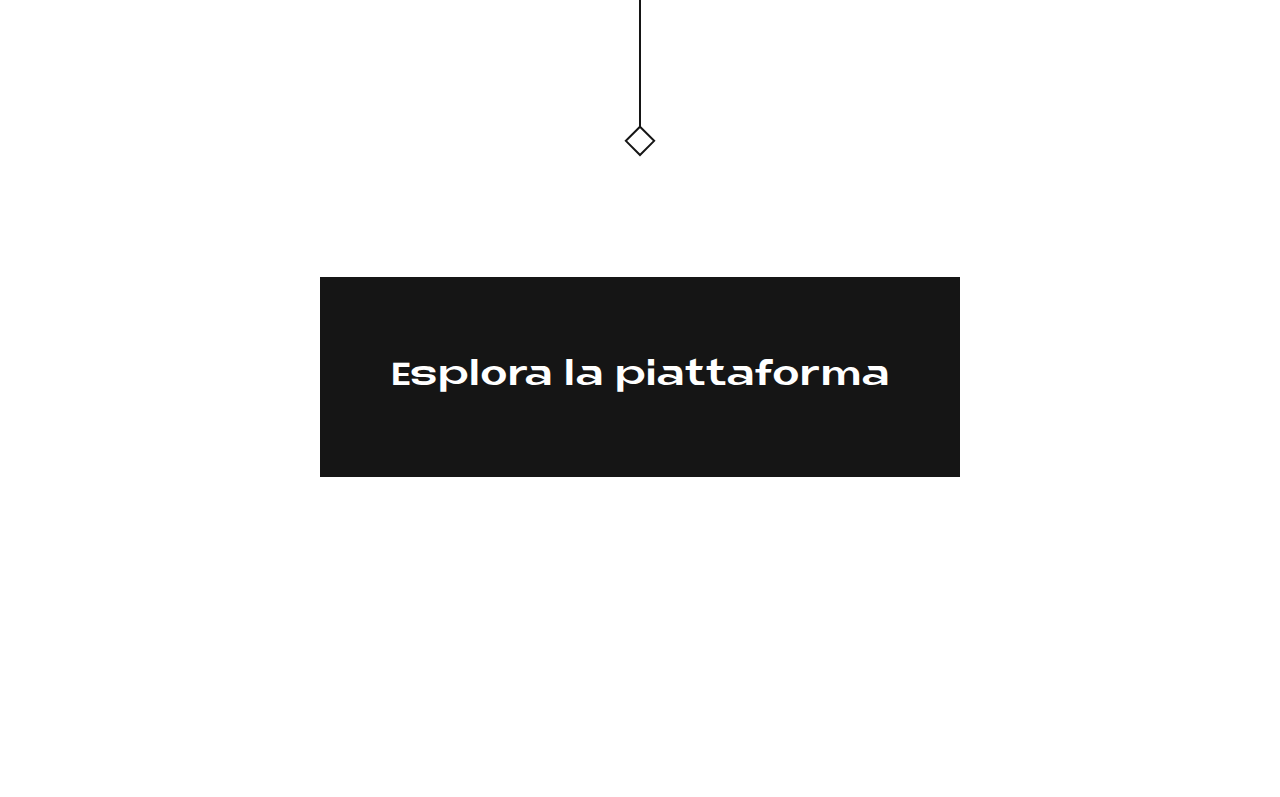
==== commit 77597049: "scrolling" ====
--- a/index.html
+++ b/index.html
@@ -8,9 +8,18 @@
     <meta name="viewport" content="width=device-width, initial-scale=1">
     
     
-    <link rel="preload" href="NeueMetana-Bold.woff2" as="font" type="font/woff2" crossorigin>
-    <link rel="preload" href="NeueMetana-Regular.woff2" as="font" type="font/woff2" crossorigin>
-    <link rel="preload" href="AlternateGotNo1D.woff2" as="font" type="font/woff2" crossorigin>
+    <link rel="preload" href="./fonts/NeueMetana-Bold.woff" as="font" type="font/woff2" crossorigin>
+    <link rel="preload" href="./fonts/NeueMetana-Bold.woff2" as="font" type="font/woff2" crossorigin>
+    <link rel="preload" href="./fonts/NeueMetana-Bold.ttf" as="font" type="font/truetype" crossorigin>
+    
+    <link rel="preload" href="./fonts/AlternateGotNo1D.ttf" as="font" type="font/truetype" crossorigin>
+    <link rel="preload" href="./fonts/AlternateGotNo1D.woff" as="font" type="font/woff" crossorigin>
+    <link rel="preload" href="./fonts/AlternateGotNo1D.woff2" as="font" type="font/woff2" crossorigin>
+    
+   
+    <link rel="preload" href="./fonts/NeueMetana-Regular.woff" as="font" type="font/woff2" crossorigin>
+    <link rel="preload" href="./fonts/NeueMetana-Regular.woff2" as="font" type="font/woff2" crossorigin>
+    <link rel="preload" href="./fonts/NeueMetana-Regular.ttf" as="font" type="font/truetype" crossorigin>
 
     
     
@@ -63,8 +72,7 @@
             <img id="logo" src="./img/log.svg" alt="">
         </li>
         <li><a class="menu-text" id="alto-dx" href="methods.html">about</a></li>
-    </ul>
-    
+    </ul>    
 </nav>
 
 <div class="fixed-bottom bottom-nav">
@@ -82,7 +90,7 @@
 <div class="container">
     <div class="row">
        <div class="col main-title">
-           <h1>[ Nome ] </h1>
+           <h1>Data Journey</h1>
         </div>
     </div>
     <div class="row justify-content-center spiegazione">
@@ -105,7 +113,7 @@
 <div class="container page">
     <div class="row">
        <div class="col">
-           <h2>le potenzialità di [ name ]</h2>
+           <h2>le potenzialità di Data Journey</h2>
         </div>
     </div>
     <div class="row justify-content-center spiegazione">
--- a/css/my_style.css
+++ b/css/my_style.css
@@ -1,18 +1,18 @@
 
 @font-face {
-    font-family: 'Neue Metana';
+    font-family: 'NeueMetana';
     src:
-        url('../font/NeueMetana-Bold.woff2') format('woff2'),
-        url('../font/NeueMetana-Bold.woff') format('woff'),
-        url('../font/NeueMetana-Bold.ttf') format('truetype');
+        url('../fonts/NeueMetana-Bold.woff2') format('woff2'),
+        url('../fonts/NeueMetana-Bold.woff') format('woff'),
+        url('../fonts/NeueMetana-Bold.ttf') format('truetype');
     font-weight: bold;
     font-style: normal;
 }
 
 @font-face {
-    font-family: 'Neue Metana';
+    font-family: 'NeueMetana';
     src:
-        url('../font/NeueMetana-Regular.woff2') format('woff2'),
+        url('../fonts/NeueMetana-Regular.woff2') format('woff2'),
         url('../fonts/NeueMetana-Regular.woff') format('woff'),
         url('../fonts/NeueMetana-Regular.ttf') format('truetype');
     font-weight: normal;
@@ -20,9 +20,8 @@
 }
 
 
-
 @font-face {
-    font-family: 'Alternate Gothic No1 D';
+    font-family: 'AlternateGotNo1D';
     src: url('../fonts/AlternateGotNo1D.woff2') format('woff2'),
         url('../fonts/AlternateGotNo1D.woff') format('woff'),
         url('../fonts/AlternateGotNo1D.ttf') format('truetype');
@@ -33,12 +32,12 @@
 
 
 
+
 <style>
 @import url('https://fonts.googleapis.com/css?family=Glegoo|Hind:300|IBM+Plex+Sans:100,200,300,400,500,600,700');
 </style>
 
 
-@charset "utf-8";
 
 a {
   text-decoration: none !important
@@ -48,7 +47,7 @@
 
 .my-nav{
     border-bottom: 2px solid #151515;
-    margin: 0 40 0 40;
+    margin: 0px 40px; 
     height: 72px;   
     background-color: white;
 }
@@ -56,7 +55,7 @@
 .bottom-nav{
     border-top: 2px solid #151515;
     height: 72px;
-    margin: 0 40 0 40;
+    margin: 0px 40px;
     background-color: white;
 }
 
@@ -64,10 +63,15 @@
     color: #151515;
     font-weight: bold;
     letter-spacing: 0px;
-    text-decoration: none;
-    font-family: 'Neue Metana';
+    letter-spacing: 0px;
+    text-decoration: none;
+    font-family: 'NeueMetana';
     text-transform: lowercase;
     font-size: 24px;
+}
+
+.menu-text:hover{
+    color: #CCFF66;    
 }
 
 #alto-sx{
@@ -150,7 +154,7 @@
 
 h1{
     text-align: center;
-    font-family: 'Neue Metana';
+    font-family: 'NeueMetana';
     font-weight: bold;
     text-transform: uppercase;
     font-size: 72px;
@@ -162,7 +166,7 @@
 
 h2{
      text-align: center;
-    font-family: 'Neue Metana';
+    font-family: 'NeueMetana';
     font-weight: bold;
     font-size: 44px;
     color: #151515;
@@ -176,7 +180,7 @@
 
 h3{
     text-align: center;
-    font-family: 'Neue Metana';
+    font-family: 'NeueMetana';
     font-weight: bold;
     font-size: 26px;
     color: #151515;
@@ -197,7 +201,7 @@
 }
 
 h5{
-    font-family: 'Alternate Gothic No1 D';
+    font-family: 'AlternateGotNo1D';
     text-align: left;
     font-weight: bold;
     font-size: 48px;
@@ -205,7 +209,7 @@
 }
 
 h6{
-    font-family: 'Alternate Gothic No1 D';
+    font-family: 'AlternateGotNo1D';
     text-align: left;
     font-weight: bold;
     font-size: 24px;
@@ -220,13 +224,23 @@
     margin-bottom: 0px;
 }
 
+.step p{
+    text-align: left;
+    padding:  6px 0px 0px 0px;
+}
+
 .ultimo{
     height: 2000px;
 }
 
+.block_container{
+    display: flex;
+    justify-content: left;    
+}
+
 
 .my-primary{
-    font-family: 'Neue Metana';
+    font-family: 'NeueMetana';
     font-size: 32px;
     font-weight: bold;
     color: white;
@@ -324,13 +338,13 @@
 
 .scenario-box{
     
-    padding: 16 32 16 32;
+    padding: 16px 32px 16px 32px;
     border-left: solid 2px #151515;
     position: relative;
 }
 
 .stroke-box{
-    padding: 32; 
+    padding: 32px; 
     border-bottom: solid 2px #151515;    
     height: 100%;
 }
@@ -366,3 +380,12 @@
 .off-opacity{
     opacity: 0.2;
 }
+
+
+
+
+
+
+
+
+
